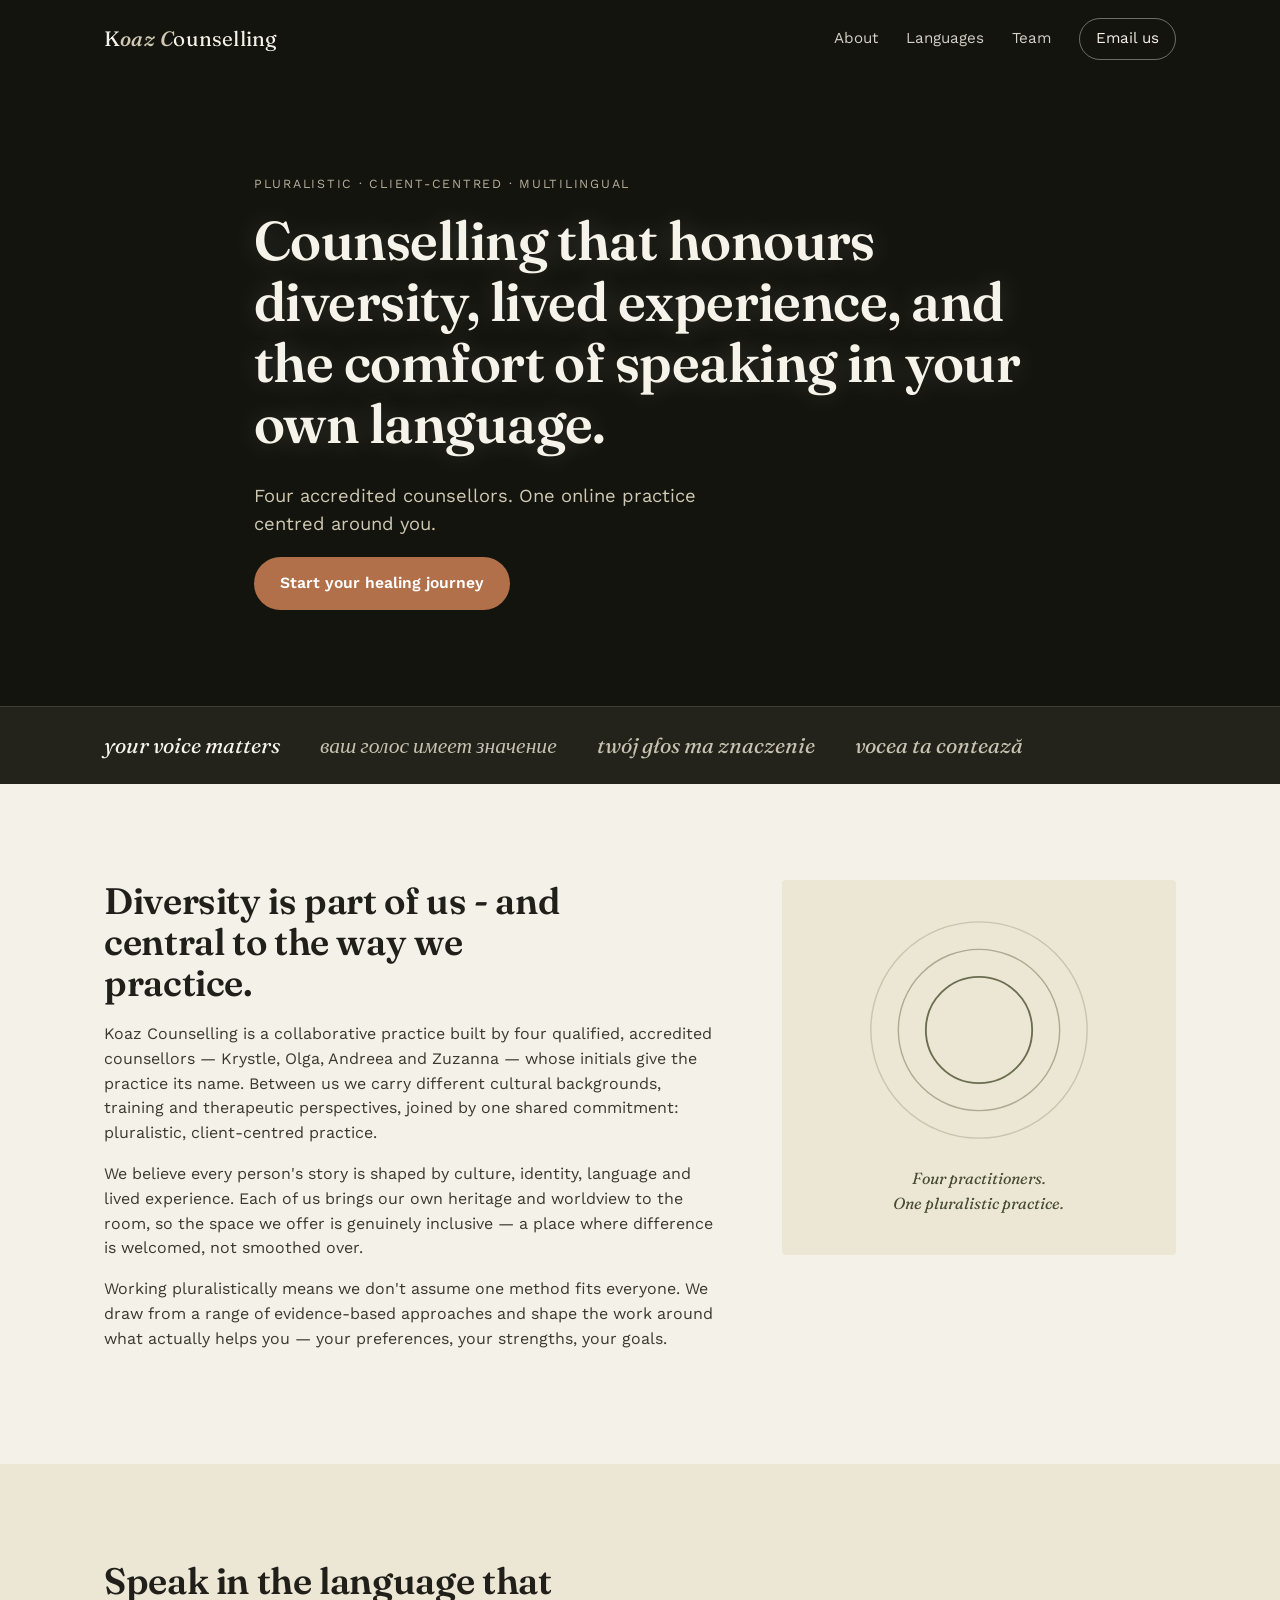
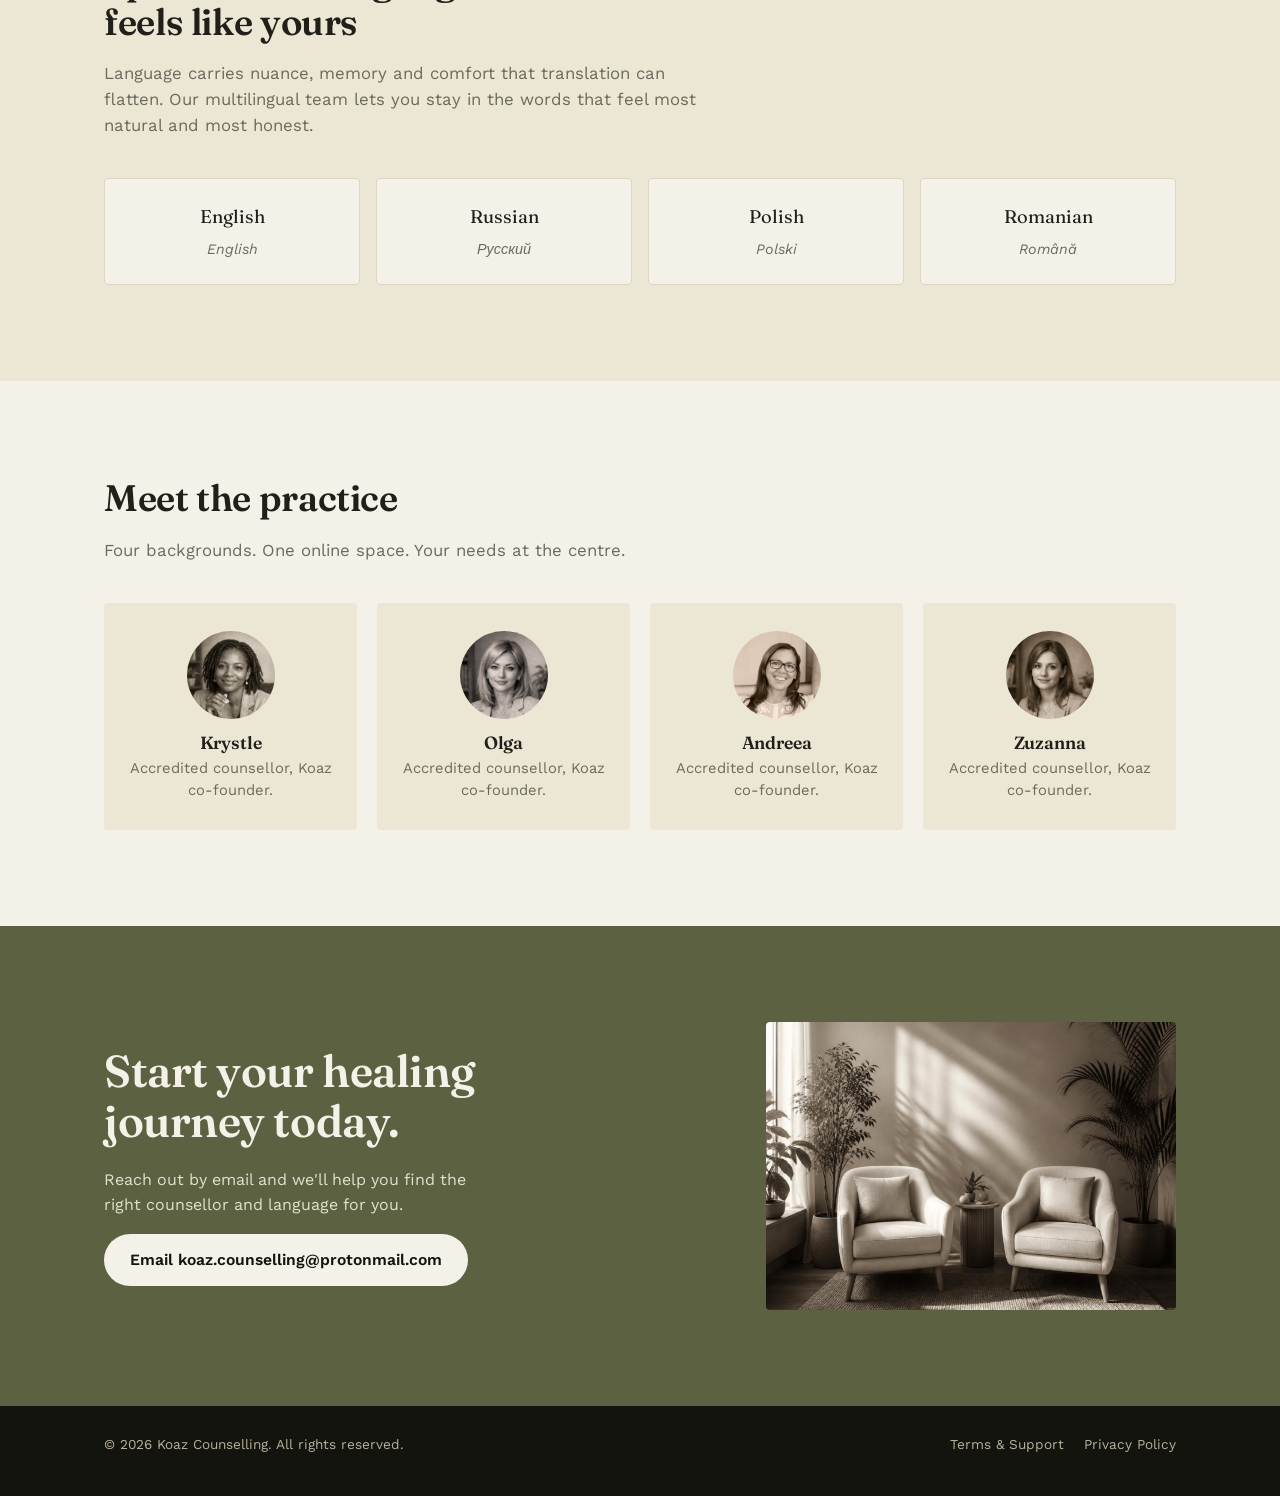
==== index.html @ 15abd174 "Initial site" ====
<!DOCTYPE html>
<html lang="en">
<head>
  <meta charset="UTF-8">
  <meta name="viewport" content="width=device-width, initial-scale=1.0">
  <title>Koaz Counselling | Multilingual, Pluralistic Therapy in the UK</title>
  <meta name="description" content="Koaz Counselling offers inclusive, multilingual therapy in English, Russian, Polish and Romanian. Four accredited counsellors, one pluralistic, client-centred practice.">
  <meta name="keywords" content="counselling, multilingual therapy, Russian speaking counsellor, Polish speaking counsellor, Romanian speaking counsellor, pluralistic therapy, online counselling UK">
  <meta name="author" content="Koaz Counselling">
  <link rel="canonical" href="https://www.koazcounselling.co.uk/">

  <!-- Open Graph -->
  <meta property="og:type" content="website">
  <meta property="og:title" content="Koaz Counselling | Multilingual, Pluralistic Therapy">
  <meta property="og:description" content="Counselling that honours diversity, lived experience, and the comfort of speaking in your own language. English, Russian, Polish, Romanian.">
  <meta property="og:url" content="https://www.koazcounselling.co.uk/">
  <meta property="og:site_name" content="Koaz Counselling">
  <meta property="og:image" content="https://www.koazcounselling.co.uk/assets/og-image.jpg">
  <meta property="og:locale" content="en_GB">

  <!-- Twitter -->
  <meta name="twitter:card" content="summary_large_image">
  <meta name="twitter:title" content="Koaz Counselling | Multilingual, Pluralistic Therapy">
  <meta name="twitter:description" content="Counselling that honours diversity, lived experience, and the comfort of speaking in your own language.">
  <meta name="twitter:image" content="https://www.koazcounselling.co.uk/assets/og-image.jpg">

  <meta name="theme-color" content="#14140f">
  <link rel="icon" type="image/svg+xml" href="/assets/favicon.svg">

  <!-- Preconnect for font performance -->
  <link rel="preconnect" href="https://fonts.googleapis.com">
  <link rel="preconnect" href="https://fonts.gstatic.com" crossorigin>
  <link href="https://fonts.googleapis.com/css2?family=Fraunces:ital,opsz,wght@0,9..144,400;0,9..144,600;1,9..144,500&family=Work+Sans:wght@400;500;600&display=swap" rel="stylesheet">

  <link rel="stylesheet" href="/styles.css">

  <!-- Structured data: local business / professional service -->
  <script type="application/ld+json">
  {
    "@context": "https://schema.org",
    "@type": "MedicalBusiness",
    "name": "Koaz Counselling",
    "url": "https://www.koazcounselling.co.uk/",
    "description": "Inclusive, multilingual, pluralistic counselling practice offering therapy in English, Russian, Polish and Romanian.",
    "email": "koaz.counselling@protonmail.com",
    "areaServed": "GB",
    "knowsLanguage": ["en", "ru", "pl", "ro"],
    "medicalSpecialty": "Counselling",
    "founder": [
      { "@type": "Person", "name": "Krystle" },
      { "@type": "Person", "name": "Olga" },
      { "@type": "Person", "name": "Andreea" },
      { "@type": "Person", "name": "Zuzanna" }
    ]
  }
  </script>
</head>
<body>

  <a class="skip-link" href="#main">Skip to content</a>

  <header class="site-header">
    <div class="wrap header-row">
      <a href="/" class="wordmark" aria-label="Koaz Counselling home">K<span class="wm-i">o</span><span class="wm-i">a</span><span class="wm-i">z</span> <span class="wm-i">C</span>ounselling</a>
      <nav class="site-nav" aria-label="Primary">
        <a href="#about">About</a>
        <a href="#languages">Languages</a>
        <a href="#team">Team</a>
        <a href="#contact" class="nav-cta">Email us</a>
      </nav>
    </div>
  </header>

  <main id="main">

    <!-- HERO -->
    <section class="hero">
      <div class="wrap hero-inner">
        <p class="eyebrow">Pluralistic &middot; client-centred &middot; multilingual</p>
        <h1>Counselling that honours diversity, lived experience, and the comfort of speaking in your own language.</h1>
        <p class="hero-lede">Four accredited counsellors. One online practice centred around you.</p>
        <a href="#contact" class="btn btn-primary">Start your healing journey</a>
      </div>

      <!-- Signature element: the same idea, in every language we work in -->
      <div class="voice-strip" aria-label="Your voice matters, spoken in four languages">
        <ul class="voice-list">
          <li lang="en"><span>your voice matters</span></li>
          <li lang="ru"><span>ваш голос имеет значение</span></li>
          <li lang="pl"><span>twój głos ma znaczenie</span></li>
          <li lang="ro"><span>vocea ta contează</span></li>
        </ul>
      </div>
    </section>

    <!-- ABOUT -->
    <section id="about" class="section about">
      <div class="wrap about-grid">
        <div class="about-copy">
          <h2>Diversity is part of us &#8209; and central to the way we practice.</h2>
          <p>Koaz Counselling is a collaborative practice built by four qualified, accredited counsellors&nbsp;&mdash; Krystle, Olga, Andreea and Zuzanna&nbsp;&mdash; whose initials give the practice its name. Between us we carry different cultural backgrounds, training and therapeutic perspectives, joined by one shared commitment: pluralistic, client&#8209;centred practice.</p>
          <p>We believe every person's story is shaped by culture, identity, language and lived experience. Each of us brings our own heritage and worldview to the room, so the space we offer is genuinely inclusive &mdash; a place where difference is welcomed, not smoothed over.</p>
          <p>Working pluralistically means we don't assume one method fits everyone. We draw from a range of evidence&#8209;based approaches and shape the work around what actually helps you &mdash; your preferences, your strengths, your goals.</p>
        </div>
        <aside class="about-figure" aria-hidden="true">
          <div class="figure-panel">
            <svg viewBox="0 0 240 240" role="presentation" focusable="false">
              <circle cx="120" cy="120" r="118" class="ring ring-1"/>
              <circle cx="120" cy="120" r="88" class="ring ring-2"/>
              <circle cx="120" cy="120" r="58" class="ring ring-3"/>
            </svg>
            <p class="figure-caption">Four practitioners.<br>One pluralistic practice.</p>
          </div>
        </aside>
      </div>
    </section>

    <!-- LANGUAGES -->
    <section id="languages" class="section languages">
      <div class="wrap">
        <h2>Speak in the language that feels like yours</h2>
        <p class="section-lede">Language carries nuance, memory and comfort that translation can flatten. Our multilingual team lets you stay in the words that feel most natural and most honest.</p>
        <ul class="lang-grid">
          <li class="lang-card">
            <span class="lang-name" lang="en">English</span>
            <span class="lang-native">English</span>
          </li>
          <li class="lang-card">
            <span class="lang-name" lang="ru">Russian</span>
            <span class="lang-native" lang="ru">Русский</span>
          </li>
          <li class="lang-card">
            <span class="lang-name" lang="pl">Polish</span>
            <span class="lang-native" lang="pl">Polski</span>
          </li>
          <li class="lang-card">
            <span class="lang-name" lang="ro">Romanian</span>
            <span class="lang-native" lang="ro">Română</span>
          </li>
        </ul>
      </div>
    </section>

    <!-- TEAM -->
    <section id="team" class="section team">
      <div class="wrap">
        <h2>Meet the practice</h2>
        <p class="section-lede">Four backgrounds. One online space. Your needs at the centre.</p>
        <ul class="team-grid">
          <li class="team-card">
            <button type="button" class="team-photo-btn" aria-expanded="false" aria-controls="bio-krystle">
              <img class="team-avatar" src="/assets/Krystle.jpeg" alt="Krystle, counsellor at Koaz Counselling">
            </button>
            <h3>Krystle</h3>
            <p>Accredited counsellor, Koaz co&#8209;founder.</p>
            <div class="team-bio" id="bio-krystle">
              <p><strong>Accredited counsellor</strong>, registered member of the National Counselling and Psychotherapy Society (NCPS). Based in the UK, offering therapy in <strong>English</strong>.</p>
              <p>Person&#8209;centred approach, drawing on psychodynamic and cognitive behavioural perspectives, shaped around each client's needs and goals &mdash; a warm, empathic, non&#8209;judgemental space where clients feel valued and affirmed in their identity.</p>
              <p>Supports clients with stress, anxiety, depression, self&#8209;esteem and confidence concerns, relationship and family difficulties, and neurodiversity&#8209;related issues.</p>
              <p class="bio-contact">krystle@koazcounselling.co.uk</p>
            </div>
          </li>
          <li class="team-card">
            <button type="button" class="team-photo-btn" aria-expanded="false" aria-controls="bio-olga">
              <img class="team-avatar" src="/assets/Olga.jpeg" alt="Olga, counsellor at Koaz Counselling">
            </button>
            <h3>Olga</h3>
            <p>Accredited counsellor, Koaz co&#8209;founder.</p>
            <div class="team-bio" id="bio-olga">
              <p><strong>Accredited member</strong> of the National Counselling and Psychotherapy Society (NCPS). Works internationally, offering therapy in <strong>English and Russian</strong>.</p>
              <p>Pluralistic, client&#8209;centred practice drawing on psychodynamic and cognitive behavioural perspectives, tailored to each client's needs and preferred way of working &mdash; a welcoming, safe space where clients feel heard, seen, and understood.</p>
              <p>Supports clients with stress, anxiety, depression, self&#8209;esteem and confidence concerns, relationship and family difficulties, and neurodiversity&#8209;related challenges.</p>
              <p class="bio-contact">olga@koazcounselling.co.uk</p>
            </div>
          </li>
          <li class="team-card">
            <button type="button" class="team-photo-btn" aria-expanded="false" aria-controls="bio-andreea">
              <img class="team-avatar" src="/assets/Andreea.jpeg" alt="Andreea, counsellor at Koaz Counselling">
            </button>
            <h3>Andreea</h3>
            <p>Accredited counsellor, Koaz co&#8209;founder.</p>
            <div class="team-bio" id="bio-andreea">
              <p><strong>Accredited counsellor</strong>, registered member of the National Counselling and Psychotherapy Society (NCPS), with over 12 years of experience. Based in the UK, working internationally, offering therapy in <strong>English and Romanian</strong>.</p>
              <p>Works pluralistically, drawing on a range of evidence&#8209;based methods tailored to each client's needs and goals &mdash; known for a warm, safe, non&#8209;judgemental space.</p>
              <p>Supports clients with stress, anxiety, trauma, abuse, grief, depression, attachment difficulties, self&#8209;esteem, caregiver strain, relationship issues, sexuality and gender, PTSD, loneliness, women's issues, and workplace challenges. Trauma&#8209;informed and neurodiversity&#8209;aware.</p>
              <p class="bio-contact">andreea@koazcounselling.co.uk<br>+44 754 6684 771<br>NCPS membership: NCS23-04713</p>
            </div>
          </li>
          <li class="team-card">
            <button type="button" class="team-photo-btn" aria-expanded="false" aria-controls="bio-zuzanna">
              <img class="team-avatar" src="/assets/Zuzanna.jpeg" alt="Zuzanna, counsellor at Koaz Counselling">
            </button>
            <h3>Zuzanna</h3>
            <p>Accredited counsellor, Koaz co&#8209;founder.</p>
            <div class="team-bio" id="bio-zuzanna">
              <p><strong>Accredited member</strong> of the National Counselling and Psychotherapy Society (NCPS), offering counselling in <strong>English and Polish</strong>.</p>
              <p>Pluralistic practice drawing on psychodynamic and cognitive behavioural approaches, integrating creative and art&#8209;based techniques. As a neurodivergent practitioner herself, offers an attuned, affirming space for neurodiverse clients, responsive to communication style, sensory needs, and ways of processing the world.</p>
              <p>Supports clients with anxiety, depression, self&#8209;esteem and confidence concerns, relationship and family difficulties, sexuality and gender&#8209;related issues, and neurodiversity&#8209;related challenges.</p>
              <p class="bio-contact">zuzanna@koazcounselling.co.uk</p>
            </div>
          </li>
        </ul>
        </div>
    </section>

    <!-- CONTACT / CTA -->
    <section id="contact" class="section cta">
      <div class="wrap cta-grid">
        <div class="cta-copy">
          <h2>Start your healing journey today.</h2>
          <p>Reach out by email and we'll help you find the right counsellor and language for you.</p>
          <a class="btn btn-light" href="mailto:koaz.counselling@protonmail.com">Email koaz.counselling@protonmail.com</a>
        </div>
        <div class="cta-figure">
          <img src="/assets/chairs.jpeg" alt="A warm, plant-filled counselling room at Koaz Counselling" class="cta-photo">
        </div>
      </div>
    </section>

  </main>

  <footer class="site-footer">
    <div class="wrap footer-row">
      <p>&copy; <span id="year"></span> Koaz Counselling. All rights reserved.</p>
      <nav aria-label="Legal">
        <a href="/terms.html">Terms &amp; Support</a>
        <a href="/privacy.html">Privacy Policy</a>
      </nav>
    </div>
  </footer>

  <script src="/script.js" defer></script>
</body>
</html>
---- styles.css ----
/* ============================================
   Koaz Counselling — design tokens
   ============================================ */
:root{
  --ink:        #14140f;
  --ink-soft:   #23231b;
  --cream:      #f4f1e8;
  --cream-2:    #ece6d4;
  --olive:      #5c6142;
  --olive-dark: #454a30;
  --terracotta: #b1704a;
  --text-on-cream: #201f19;
  --text-on-ink:   #f4f1e8;
  --text-muted:    #6b6a5e;

  --font-display: "Fraunces", Georgia, serif;
  --font-body: "Work Sans", -apple-system, BlinkMacSystemFont, "Segoe UI", sans-serif;

  --max: 1120px;
  --radius: 4px;
}

*, *::before, *::after{ box-sizing: border-box; }
html{ scroll-behavior: smooth; }
@media (prefers-reduced-motion: reduce){
  html{ scroll-behavior: auto; }
  *, *::before, *::after{ animation-duration: 0.001ms !important; animation-iteration-count: 1 !important; transition-duration: 0.001ms !important; scroll-behavior: auto !important; }
}

body{
  margin: 0;
  font-family: var(--font-body);
  background: var(--cream);
  color: var(--text-on-cream);
  line-height: 1.55;
  -webkit-font-smoothing: antialiased;
}

h1,h2,h3{
  font-family: var(--font-display);
  font-weight: 600;
  line-height: 1.12;
  margin: 0 0 0.5em;
  letter-spacing: -0.01em;
}

p{ margin: 0 0 1em; }

a{ color: inherit; }

.wrap{
  max-width: var(--max);
  margin: 0 auto;
  padding: 0 24px;
}

.skip-link{
  position: absolute;
  left: -999px;
  top: auto;
  background: var(--ink);
  color: var(--cream);
  padding: 12px 18px;
  z-index: 100;
  border-radius: var(--radius);
}
.skip-link:focus{
  left: 16px;
  top: 16px;
}

:focus-visible{
  outline: 3px solid var(--terracotta);
  outline-offset: 2px;
}

/* ============ Header ============ */
.site-header{
  background: var(--ink);
  color: var(--text-on-ink);
  position: sticky;
  top: 0;
  z-index: 20;
}
.header-row{
  display: flex;
  align-items: center;
  justify-content: space-between;
  padding-top: 18px;
  padding-bottom: 18px;
}
.wordmark{
  font-family: var(--font-display);
  font-size: 1.3rem;
  text-decoration: none;
  color: var(--text-on-ink);
  letter-spacing: 0.01em;
}
.wm-i{ font-style: italic; font-weight: 500; color: #cfc9b4; }

.site-nav{ display: flex; align-items: center; gap: 28px; }
.site-nav a{
  text-decoration: none;
  font-size: 0.95rem;
  color: var(--text-on-ink);
  opacity: 0.85;
}
.site-nav a:hover{ opacity: 1; }
.nav-cta{
  border: 1px solid rgba(244,241,232,0.4);
  padding: 8px 16px;
  border-radius: 999px;
  opacity: 1 !important;
}
.nav-cta:hover{ background: rgba(244,241,232,0.1); }

/* ============ Hero ============ */
.hero{
  background: var(--ink);
  color: var(--text-on-ink);
  padding-top: 96px;
  padding-bottom: 0;
  overflow: hidden;
}
.hero-inner{ max-width: 820px; padding-bottom: 96px; }
.eyebrow{
  text-transform: uppercase;
  letter-spacing: 0.14em;
  font-size: 0.78rem;
  color: #b7b19c;
  margin-bottom: 18px;
}
.hero h1{
  font-size: clamp(2.1rem, 4.6vw, 3.4rem);
  color: #f6f3ea;
  text-shadow: 0 0 28px rgba(244,241,232,0.18);
}
.hero-lede{
  font-size: 1.15rem;
  color: #cfc9b4;
  max-width: 46ch;
}

.btn{
  display: inline-block;
  font-family: var(--font-body);
  font-weight: 600;
  font-size: 0.98rem;
  text-decoration: none;
  padding: 14px 26px;
  border-radius: 999px;
  transition: transform 0.15s ease, background 0.15s ease;
}
.btn:hover{ transform: translateY(-1px); }
.btn-primary{
  background: var(--terracotta);
  color: #fff;
}
.btn-primary:hover{ background: #a0623f; }
.btn-light{
  background: var(--cream);
  color: var(--ink);
}
.btn-light:hover{ background: #fff; }

/* Signature: voice strip */
.voice-strip{
  border-top: 1px solid rgba(244,241,232,0.14);
  background: var(--ink-soft);
}
.voice-list{
  list-style: none;
  margin: 0;
  padding: 22px 24px;
  max-width: var(--max);
  margin-inline: auto;
  display: flex;
  flex-wrap: wrap;
  gap: 12px 40px;
}
.voice-list li{
  font-family: var(--font-display);
  font-style: italic;
  font-size: clamp(1rem, 2vw, 1.35rem);
  color: #d8d3c1;
  opacity: 0.9;
}
.voice-list li:first-child{ color: #f6f3ea; opacity: 1; }

/* ============ Sections shared ============ */
.section{ padding: 96px 0; }
.section h2{
  font-size: clamp(1.6rem, 3vw, 2.3rem);
  max-width: 20ch;
}
.section-lede{
  color: var(--text-muted);
  max-width: 60ch;
  font-size: 1.05rem;
}

/* ============ About ============ */
.about{ background: var(--cream); }
.about-grid{
  display: grid;
  grid-template-columns: 1.4fr 0.9fr;
  gap: 64px;
  align-items: start;
}
.about-copy p{ color: #3a392f; }
.figure-panel{
  background: var(--cream-2);
  border-radius: var(--radius);
  padding: 40px;
  text-align: center;
}
.figure-panel svg{ width: 100%; max-width: 220px; height: auto; }
.ring{ fill: none; stroke: var(--olive); }
.ring-1{ stroke-opacity: 0.25; stroke-width: 1.5; }
.ring-2{ stroke-opacity: 0.45; stroke-width: 1.5; }
.ring-3{ stroke-opacity: 0.9; stroke-width: 2; }
.figure-caption{
  font-family: var(--font-display);
  font-style: italic;
  color: var(--olive-dark);
  margin-top: 18px;
  margin-bottom: 0;
}

/* ============ Languages ============ */
.languages{ background: var(--cream-2); }
.lang-grid{
  list-style: none;
  margin: 40px 0 0;
  padding: 0;
  display: grid;
  grid-template-columns: repeat(4, 1fr);
  gap: 16px;
}
.lang-card{
  background: var(--cream);
  border: 1px solid #ddd6c0;
  border-radius: var(--radius);
  padding: 24px 20px;
  text-align: center;
}
.lang-name{
  display: block;
  font-family: var(--font-display);
  font-size: 1.15rem;
}
.lang-native{
  display: block;
  margin-top: 6px;
  font-size: 0.9rem;
  color: var(--text-muted);
  font-style: italic;
}

/* ============ Team ============ */
.team{ background: var(--cream); }
.team-grid{
  list-style: none;
  margin: 40px 0 0;
  padding: 0;
  display: grid;
  grid-template-columns: repeat(4, 1fr);
  gap: 20px;
}
.team-card{
  text-align: center;
  padding: 28px 16px;
  background: var(--cream-2);
  border-radius: var(--radius);
  position: relative;
}
.team-photo-btn{
  background: none;
  border: none;
  padding: 0;
  margin: 0 auto 14px;
  display: block;
  cursor: pointer;
  border-radius: 50%;
}
.team-avatar{
  width: 88px;
  height: 88px;
  border-radius: 50%;
  object-fit: cover;
  display: block;
  transition: box-shadow 0.15s ease;
}
.team-photo-btn:hover .team-avatar,
.team-photo-btn:focus-visible .team-avatar{
  box-shadow: 0 0 0 4px rgba(177,112,74,0.35);
}
.team-card h3{ margin-bottom: 4px; font-size: 1.1rem; }
.team-card p{ margin: 0; color: var(--text-muted); font-size: 0.92rem; }

/* Bio dropdown: hidden by default, revealed on hover (pointer devices)
   or via .is-open (click/tap/keyboard toggle, see script.js).
   Floats as a wider overlay so it isn't squeezed into the narrow card column. */
.team-bio{
  display: none;
  position: absolute;
  top: calc(100% + 10px);
  left: 50%;
  transform: translateX(-50%);
  width: max(260px, 100%);
  max-width: 320px;
  text-align: left;
  padding: 16px 18px;
  background: var(--cream);
  border: 1px solid #ddd6c0;
  border-radius: var(--radius);
  box-shadow: 0 12px 28px rgba(20,20,15,0.16);
  z-index: 10;
  max-height: 340px;
  overflow-y: auto;
}
.team-bio p{
  color: var(--text-on-cream);
  font-size: 0.9rem;
  margin: 0 0 10px;
}
.team-bio p:last-child{ margin-bottom: 0; }
.team-bio .bio-contact{
  font-size: 0.82rem;
  color: var(--text-muted);
  line-height: 1.5;
}
@media (hover: hover){
  .team-card:hover .team-bio{ display: block; }
}
.team-card.is-open .team-bio{ display: block; }

.team-note{
  margin-top: 28px;
  font-size: 0.85rem;
  color: var(--text-muted);
}
.team-note code{
  background: var(--cream-2);
  padding: 2px 6px;
  border-radius: 3px;
}

/* ============ CTA ============ */
.cta{ background: var(--olive); color: var(--cream); }
.cta-grid{
  display: grid;
  grid-template-columns: 1.2fr 0.8fr;
  gap: 48px;
  align-items: center;
}
.cta h2{
  font-size: clamp(1.9rem, 4vw, 2.8rem);
  color: var(--cream);
  max-width: 14ch;
}
.cta-copy p{ color: #e3e1cf; max-width: 40ch; }
.cta .figure-panel--light{ background: rgba(244,241,232,0.12); }
.cta .leaf{ fill: rgba(244,241,232,0.5); }
.cta-photo{
  width: 100%;
  height: 100%;
  min-height: 260px;
  object-fit: cover;
  border-radius: var(--radius);
  display: block;
}

/* ============ Footer ============ */
.site-footer{
  background: var(--ink);
  color: #b7b19c;
  padding: 28px 0;
  font-size: 0.85rem;
}
.footer-row{
  display: flex;
  justify-content: space-between;
  flex-wrap: wrap;
  gap: 12px;
}
.footer-row nav{ display: flex; gap: 20px; }
.footer-row a{ text-decoration: none; color: #b7b19c; }
.footer-row a:hover{ color: var(--cream); }

/* ============ Responsive ============ */
@media (max-width: 860px){
  .about-grid, .cta-grid{ grid-template-columns: 1fr; }
  .about-figure, .cta-figure{ order: -1; max-width: 260px; }
  .lang-grid, .team-grid{ grid-template-columns: repeat(2, 1fr); }
}
@media (max-width: 560px){
  .site-nav{ gap: 16px; }
  .site-nav a:not(.nav-cta){ display: none; }
  .section{ padding: 64px 0; }
  .lang-grid, .team-grid{ grid-template-columns: 1fr; }
}
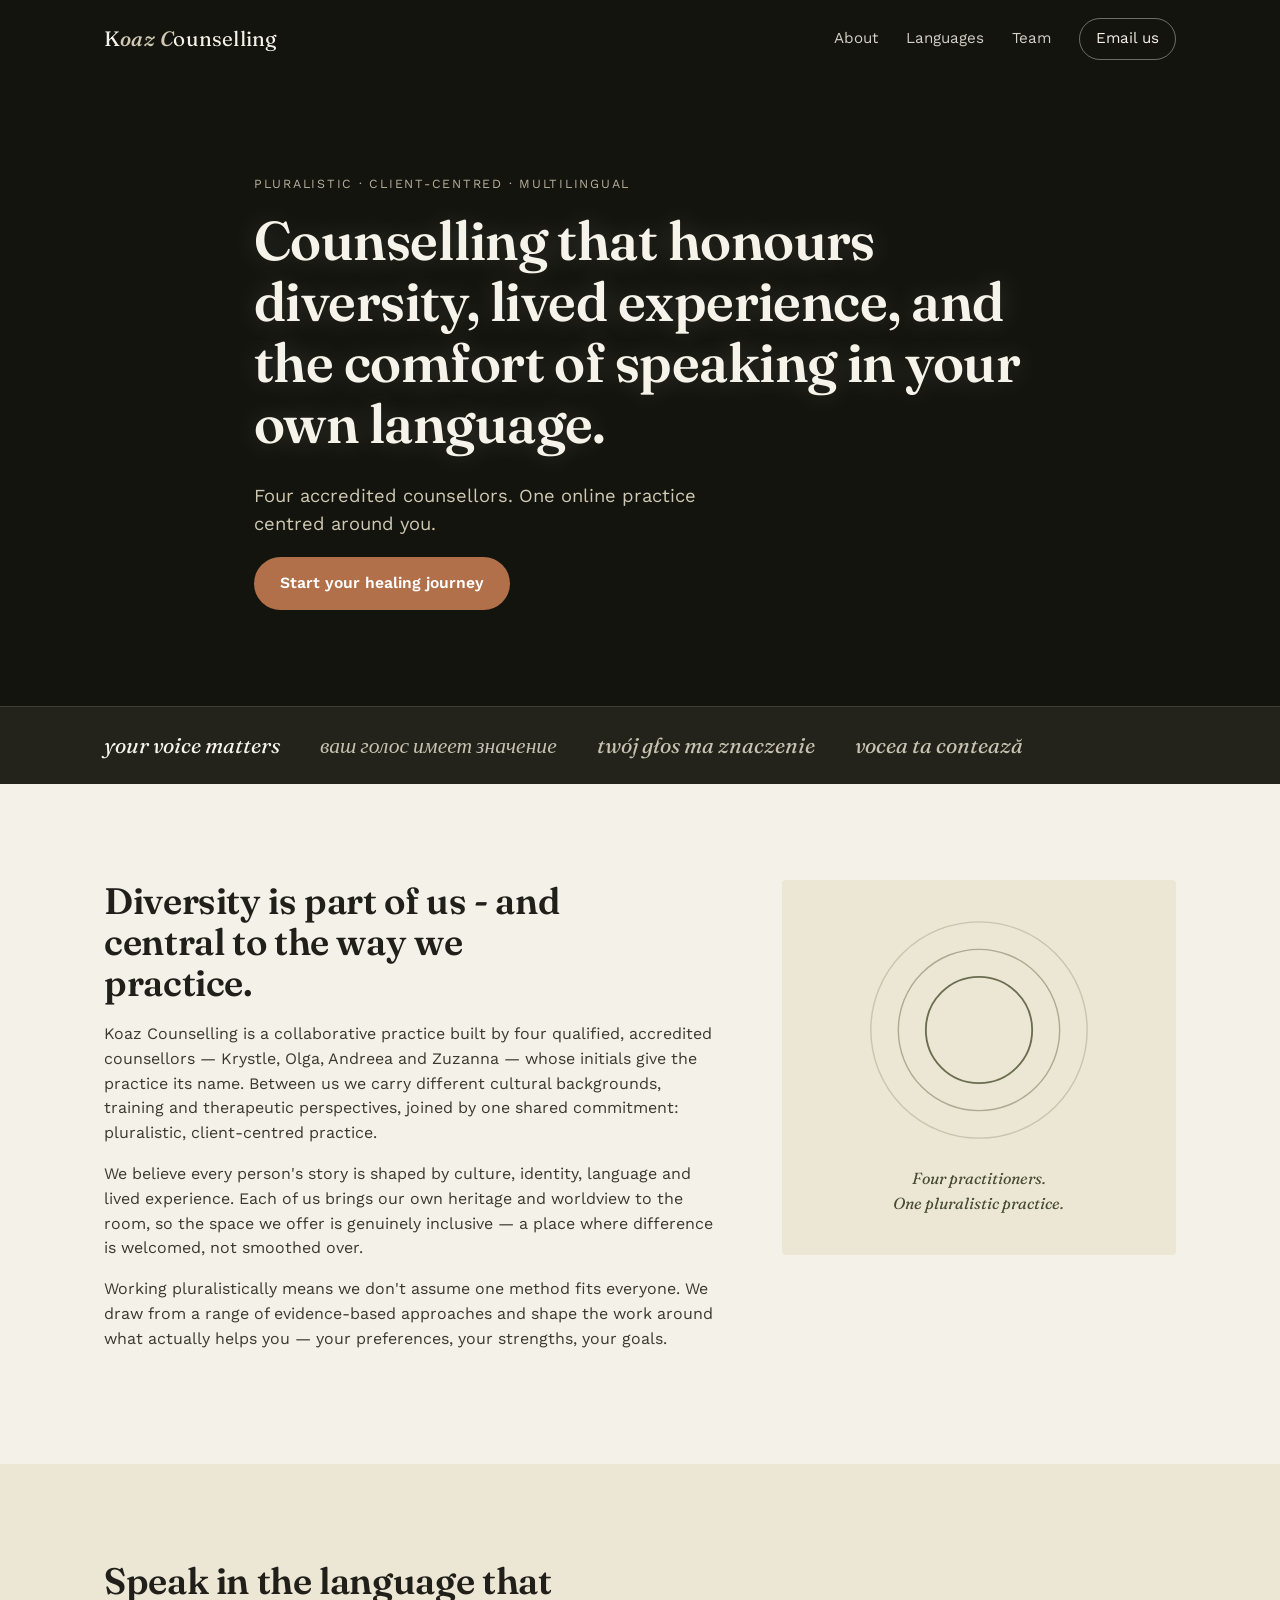
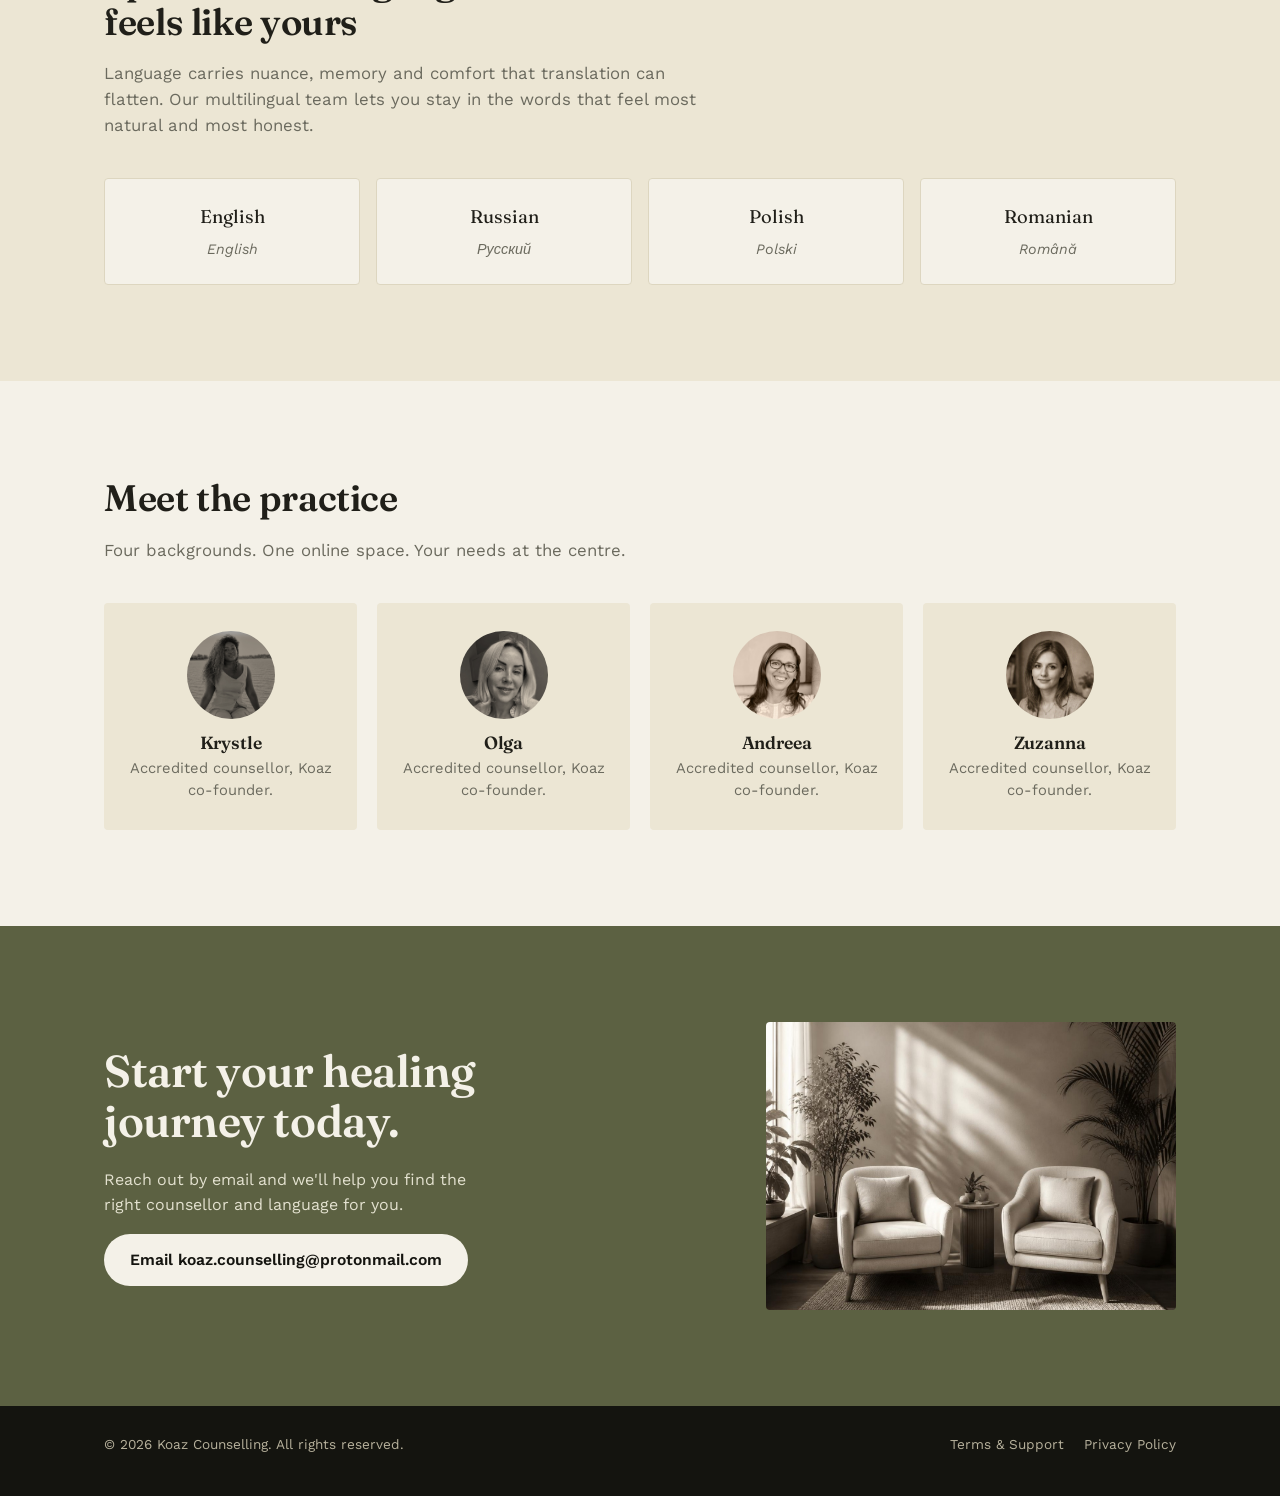
==== commit 832ad1bb: "Update Olga photo and bio" ====
--- a/index.html
+++ b/index.html
@@ -149,7 +149,7 @@
         <ul class="team-grid">
           <li class="team-card">
             <button type="button" class="team-photo-btn" aria-expanded="false" aria-controls="bio-krystle">
-              <img class="team-avatar" src="/assets/Krystle.jpeg" alt="Krystle, counsellor at Koaz Counselling">
+              <img class="team-avatar" src="/assets/Krystle1.jpeg" alt="Krystle, counsellor at Koaz Counselling">
             </button>
             <h3>Krystle</h3>
             <p>Accredited counsellor, Koaz co&#8209;founder.</p>
@@ -162,14 +162,14 @@
           </li>
           <li class="team-card">
             <button type="button" class="team-photo-btn" aria-expanded="false" aria-controls="bio-olga">
-              <img class="team-avatar" src="/assets/Olga.jpeg" alt="Olga, counsellor at Koaz Counselling">
+              <img class="team-avatar" src="/assets/Olga1.jpeg" alt="Olga, counsellor at Koaz Counselling">
             </button>
             <h3>Olga</h3>
             <p>Accredited counsellor, Koaz co&#8209;founder.</p>
             <div class="team-bio" id="bio-olga">
-              <p><strong>Accredited member</strong> of the National Counselling and Psychotherapy Society (NCPS). Works internationally, offering therapy in <strong>English and Russian</strong>.</p>
-              <p>Pluralistic, client&#8209;centred practice drawing on psychodynamic and cognitive behavioural perspectives, tailored to each client's needs and preferred way of working &mdash; a welcoming, safe space where clients feel heard, seen, and understood.</p>
-              <p>Supports clients with stress, anxiety, depression, self&#8209;esteem and confidence concerns, relationship and family difficulties, and neurodiversity&#8209;related challenges.</p>
+              <p><strong>Bilingual integrative counsellor</strong> offering therapy in <strong>English and Russian</strong>, in South West London and online. Accredited NCPS member, currently training further in clinical psychology and psychosomatic health.</p>
+              <p>Pluralistic, client&#8209;centred practice drawing on psychodynamic and cognitive behavioural perspectives &mdash; a confidential, compassionate, non&#8209;judgemental space to explore at your own pace.</p>
+              <p>Supports clients with anxiety, stress, low mood and burnout, relationship and family difficulties, self&#8209;esteem, life transitions, bereavement and loss, and neurodiversity&#8209;related challenges.</p>
               <p class="bio-contact">olga@koazcounselling.co.uk</p>
             </div>
           </li>
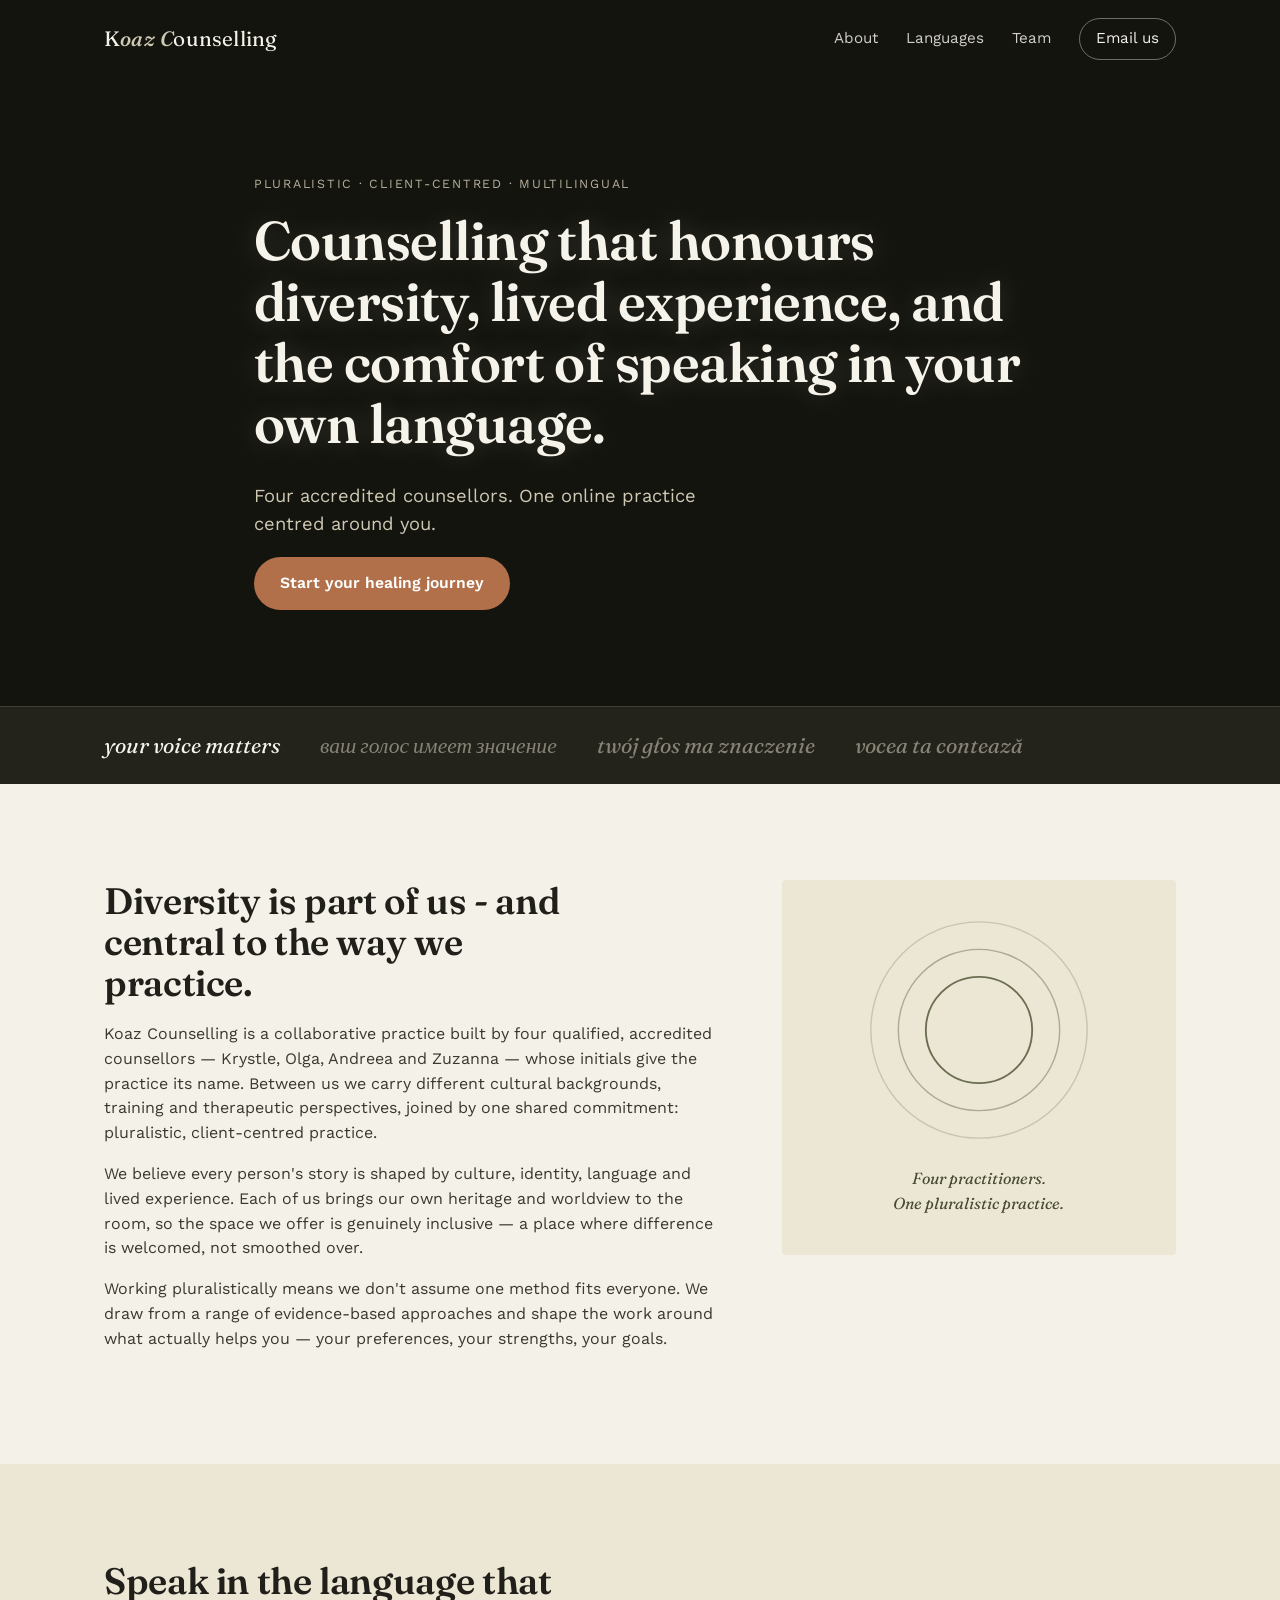
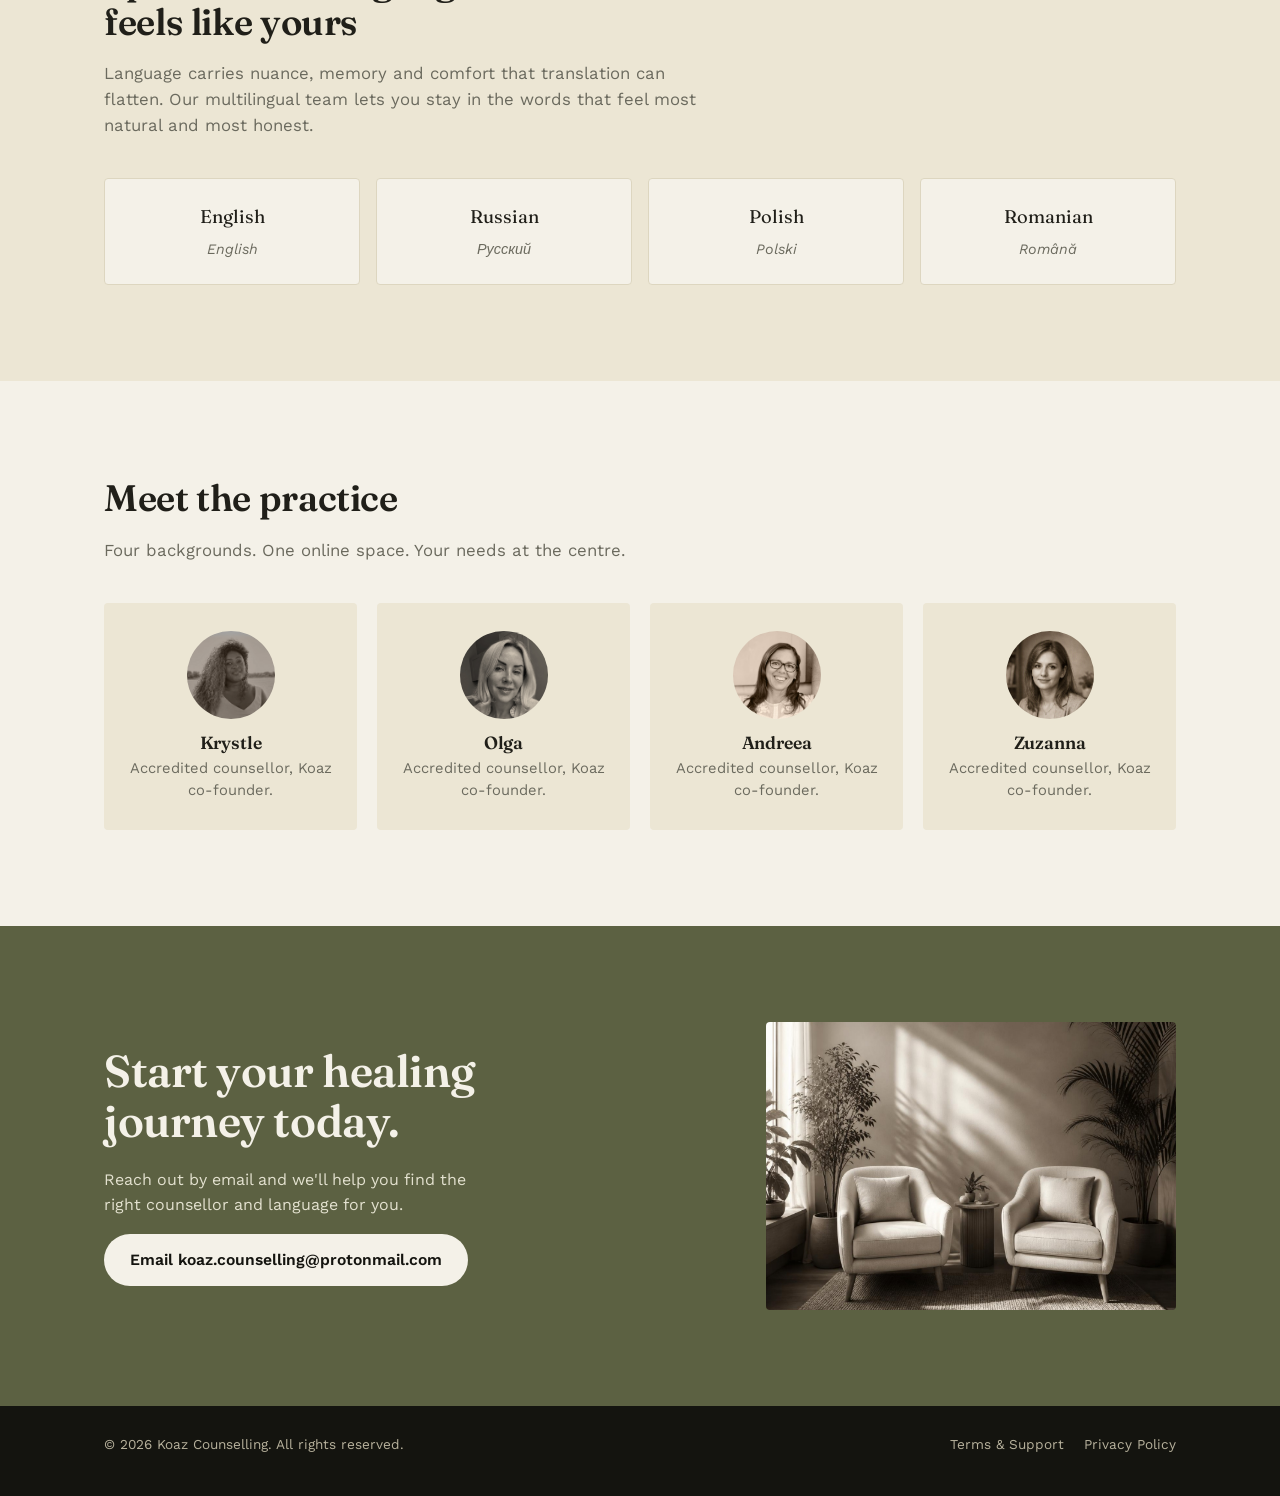
==== commit bfc0578f: "Update Olga photo and bio" ====
--- a/index.html
+++ b/index.html
@@ -149,7 +149,7 @@
         <ul class="team-grid">
           <li class="team-card">
             <button type="button" class="team-photo-btn" aria-expanded="false" aria-controls="bio-krystle">
-              <img class="team-avatar" src="/assets/Krystle1.jpeg" alt="Krystle, counsellor at Koaz Counselling">
+              <img class="team-avatar" src="/assets/Krystle4.jpeg" alt="Krystle, counsellor at Koaz Counselling">
             </button>
             <h3>Krystle</h3>
             <p>Accredited counsellor, Koaz co&#8209;founder.</p>
